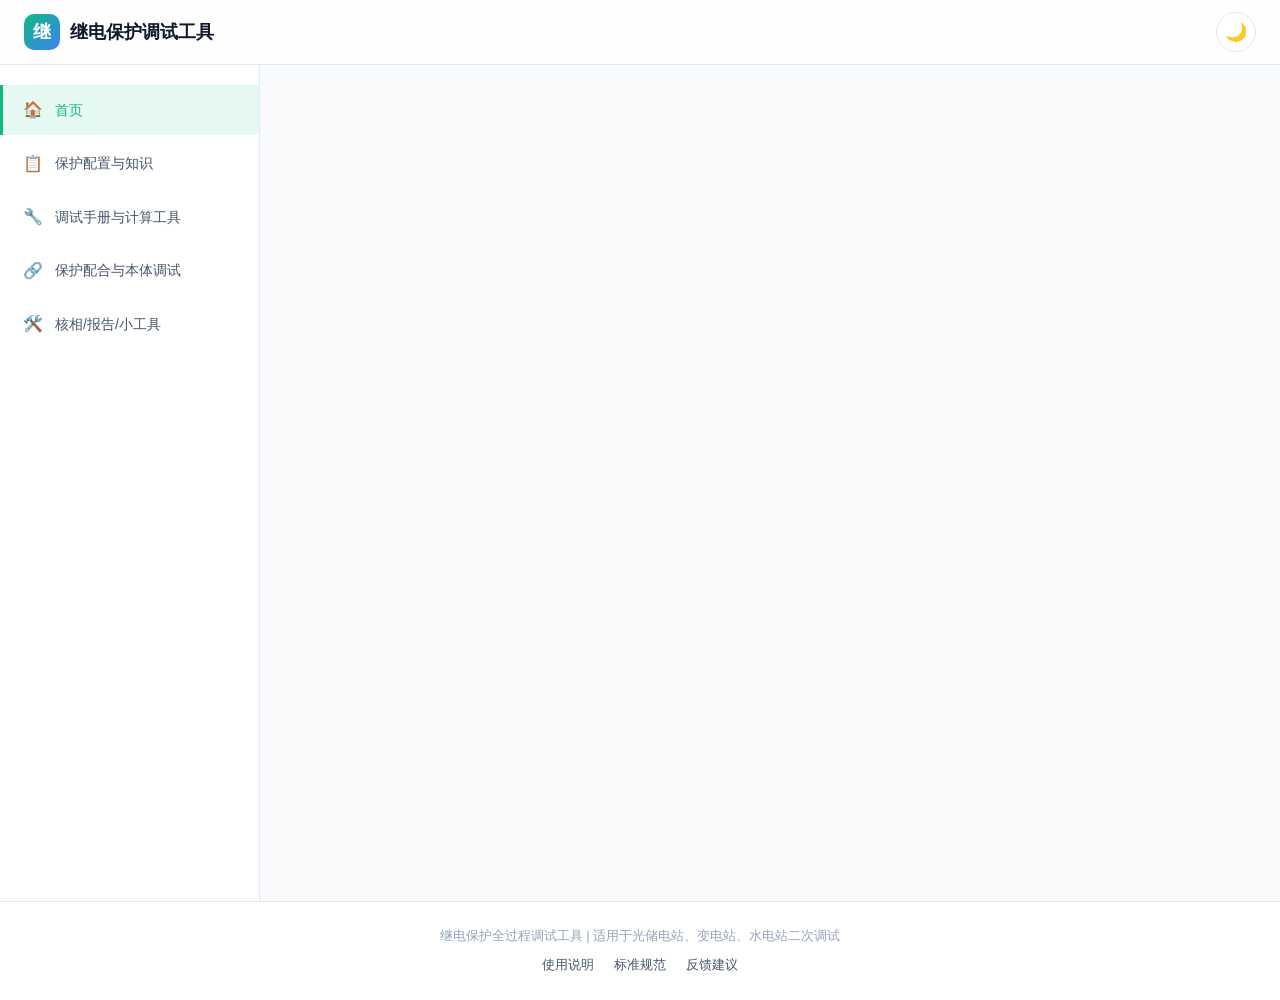
==== index.html @ be2cce47 "Update index.html" ====
<!DOCTYPE html>
<html lang="zh-CN">
<head>
  <meta charset="UTF-8">
  <meta name="viewport" content="width=device-width, initial-scale=1.0">
  <title>Relay Protection Debugging Note</title>
  <!-- 动态设置 base href，兼容 GitHub Pages 子路径部署（如 /relay-protection-debug-tool/） -->
  <script>
    (function(){
      // 从当前页面URL推断项目根，使 css/、js/、pages/ 的相对路径始终正确解析
      var path = window.location.pathname;
      // 定位到最后一个 / 的位置，作为项目根
      var basePath = path.substring(0, path.lastIndexOf('/') + 1);
      // 为避免 base 改变 hash/锚点解析，显式写出 base.href 仅影响相对路径资源解析
      var base = document.createElement('base');
      base.href = window.location.origin + basePath;
      document.head.appendChild(base);
    })();
  </script>
  <link rel="stylesheet" href="css/base.css">
  <link rel="stylesheet" href="css/layout.css">
  <link rel="stylesheet" href="css/components.css">
</head>
<body>
  <!-- 顶部导航栏 -->
  <header class="header">
    <div class="container header-content">
      <a href="javascript:void(0)" class="logo" data-page="home">
        <div class="logo-icon">继</div>
        <span>继电保护调试工具</span>
      </a>
      <div class="header-actions">
        <button class="mobile-menu-btn" id="mobileMenuBtn">☰</button>
        <button class="theme-toggle" id="themeToggle">🌙</button>
      </div>
    </div>
  </header>

  <!-- 主布局 -->
  <div class="main-layout">
    <!-- 侧边栏导航 -->
    <aside class="sidebar">
      <ul class="sidebar-nav">
        <li class="nav-item">
          <a href="javascript:void(0)" class="nav-link active" data-page="home">
            <span class="nav-icon">🏠</span>
            <span>首页</span>
          </a>
        </li>
        <li class="nav-item">
          <a href="javascript:void(0)" class="nav-link" data-page="config">
            <span class="nav-icon">📋</span>
            <span>保护配置与知识</span>
          </a>
        </li>
        <li class="nav-item">
          <a href="javascript:void(0)" class="nav-link" data-page="debug">
            <span class="nav-icon">🔧</span>
            <span>调试手册与计算工具</span>
          </a>
        </li>
        <li class="nav-item">
          <a href="javascript:void(0)" class="nav-link" data-page="cooperation">
            <span class="nav-icon">🔗</span>
            <span>保护配合与本体调试</span>
          </a>
        </li>
        <li class="nav-item">
          <a href="javascript:void(0)" class="nav-link" data-page="tools">
            <span class="nav-icon">🛠️</span>
            <span>核相/报告/小工具</span>
          </a>
        </li>
      </ul>
    </aside>
    <div class="sidebar-overlay"></div>

    <!-- 主内容区 - 各页面容器 -->
    <main class="main-content">
      <!-- 首页 -->
      <section id="home" class="page-section active"></section>
      
      <!-- 保护配置 -->
      <section id="config" class="page-section"></section>
      
      <!-- 调试手册 -->
      <section id="debug" class="page-section"></section>
      
      <!-- 保护配合 -->
      <section id="cooperation" class="page-section"></section>
      
      <!-- 工具集 -->
      <section id="tools" class="page-section"></section>
    </main>
  </div>

  <!-- 底部 -->
  <footer class="footer">
    <div class="container">
      <p>继电保护全过程调试工具 | 适用于光储电站、变电站、水电站二次调试</p>
      <div class="footer-links">
        <a href="#">使用说明</a>
        <a href="#">标准规范</a>
        <a href="#">反馈建议</a>
      </div>
    </div>
  </footer>

  <!-- 主脚本 -->
  <script type="module" src="js/main.js"></script>
</body>
</html>
---- css/base.css ----
/* ========== 全局重置与基础样式 ========== */
* {
  margin: 0;
  padding: 0;
  box-sizing: border-box;
}

:root {
  /* 浅色主题变量 */
  --bg-primary: #f8fafc;
  --bg-secondary: #ffffff;
  --bg-tertiary: #f1f5f9;
  --text-primary: #0f172a;
  --text-secondary: #475569;
  --text-muted: #94a3b8;
  --border-color: #e2e8f0;
  --accent-primary: #10b981;
  --accent-secondary: #3b82f6;
  --accent-warning: #f59e0b;
  --accent-danger: #ef4444;
  --accent-purple: #8b5cf6;
  --shadow-sm: 0 1px 2px 0 rgba(0, 0, 0, 0.05);
  --shadow-md: 0 4px 6px -1px rgba(0, 0, 0, 0.1), 0 2px 4px -1px rgba(0, 0, 0, 0.06);
  --shadow-lg: 0 10px 15px -3px rgba(0, 0, 0, 0.1), 0 4px 6px -2px rgba(0, 0, 0, 0.05);
  --radius-sm: 6px;
  --radius-md: 10px;
  --radius-lg: 16px;
  --transition-base: all 0.3s cubic-bezier(0.4, 0, 0.2, 1);
}

/* 深色主题变量 */
.dark {
  --bg-primary: #0f172a;
  --bg-secondary: #1e293b;
  --bg-tertiary: #334155;
  --text-primary: #f1f5f9;
  --text-secondary: #cbd5e1;
  --text-muted: #64748b;
  --border-color: #334155;
  --shadow-sm: 0 1px 2px 0 rgba(0, 0, 0, 0.3);
  --shadow-md: 0 4px 6px -1px rgba(0, 0, 0, 0.4), 0 2px 4px -1px rgba(0, 0, 0, 0.3);
  --shadow-lg: 0 10px 15px -3px rgba(0, 0, 0, 0.4), 0 4px 6px -2px rgba(0, 0, 0, 0.3);
}

html {
  scroll-behavior: smooth;
}

body {
  font-family: -apple-system, BlinkMacSystemFont, "Segoe UI", Roboto, "Helvetica Neue", Arial, "Noto Sans SC", sans-serif;
  background-color: var(--bg-primary);
  color: var(--text-primary);
  line-height: 1.6;
  transition: var(--transition-base);
  min-height: 100vh;
}

/* 滚动条美化 */
::-webkit-scrollbar {
  width: 8px;
  height: 8px;
}
::-webkit-scrollbar-track {
  background: var(--bg-tertiary);
}
::-webkit-scrollbar-thumb {
  background: var(--text-muted);
  border-radius: 4px;
}
::-webkit-scrollbar-thumb:hover {
  background: var(--accent-primary);
}

/* 通用工具类 */
.container {
  max-width: 1400px;
  margin: 0 auto;
  padding: 0 24px;
}

.card {
  background: var(--bg-secondary);
  border-radius: var(--radius-lg);
  border: 1px solid var(--border-color);
  box-shadow: var(--shadow-sm);
  transition: var(--transition-base);
}

.card:hover {
  box-shadow: var(--shadow-md);
  transform: translateY(-2px);
}

.btn {
  display: inline-flex;
  align-items: center;
  justify-content: center;
  gap: 8px;
  padding: 10px 20px;
  border-radius: var(--radius-md);
  border: none;
  font-size: 14px;
  font-weight: 500;
  cursor: pointer;
  transition: var(--transition-base);
  text-decoration: none;
}

.btn-primary {
  background: linear-gradient(135deg, var(--accent-primary), #059669);
  color: white;
}

.btn-primary:hover {
  transform: translateY(-1px);
  box-shadow: var(--shadow-md);
}

.btn-secondary {
  background: var(--bg-tertiary);
  color: var(--text-primary);
  border: 1px solid var(--border-color);
}

.btn-secondary:hover {
  background: var(--border-color);
}

.btn-warning {
  background: linear-gradient(135deg, var(--accent-warning), #d97706);
  color: white;
}

.form-group {
  margin-bottom: 16px;
}

.form-label {
  display: block;
  margin-bottom: 6px;
  font-size: 14px;
  font-weight: 500;
  color: var(--text-secondary);
}

.form-input, .form-select, .form-textarea {
  width: 100%;
  padding: 10px 14px;
  border: 1px solid var(--border-color);
  border-radius: var(--radius-md);
  background: var(--bg-primary);
  color: var(--text-primary);
  font-size: 14px;
  transition: var(--transition-base);
}

.form-input:focus, .form-select:focus, .form-textarea:focus {
  outline: none;
  border-color: var(--accent-primary);
  box-shadow: 0 0 0 3px rgba(16, 185, 129, 0.1);
}

.grid-2 {
  display: grid;
  grid-template-columns: repeat(2, 1fr);
  gap: 20px;
}

.grid-3 {
  display: grid;
  grid-template-columns: repeat(3, 1fr);
  gap: 20px;
}

.grid-4 {
  display: grid;
  grid-template-columns: repeat(4, 1fr);
  gap: 16px;
}

@media (max-width: 1024px) {
  .grid-3, .grid-4 {
    grid-template-columns: repeat(2, 1fr);
  }
}

@media (max-width: 768px) {
  .grid-2, .grid-3, .grid-4 {
    grid-template-columns: 1fr;
  }
  .container {
    padding: 0 16px;
  }
}

/* 标签样式 */
.tag {
  display: inline-block;
  padding: 4px 10px;
  border-radius: 20px;
  font-size: 12px;
  font-weight: 500;
  margin-right: 6px;
  margin-bottom: 6px;
}

.tag-primary { background: rgba(16, 185, 129, 0.1); color: var(--accent-primary); }
.tag-blue { background: rgba(59, 130, 246, 0.1); color: var(--accent-secondary); }
.tag-warning { background: rgba(245, 158, 11, 0.1); color: var(--accent-warning); }
.tag-danger { background: rgba(239, 68, 68, 0.1); color: var(--accent-danger); }
.tag-purple { background: rgba(139, 92, 246, 0.1); color: var(--accent-purple); }

/* 章节标题 */
.section-title {
  font-size: 24px;
  font-weight: 700;
  margin-bottom: 8px;
  color: var(--text-primary);
}

.section-desc {
  color: var(--text-secondary);
  margin-bottom: 24px;
  font-size: 15px;
}

/* 动画 */
@keyframes fadeInUp {
  from {
    opacity: 0;
    transform: translateY(20px);
  }
  to {
    opacity: 1;
    transform: translateY(0);
  }
}

.fade-in {
  animation: fadeInUp 0.5s ease forwards;
}
---- css/layout.css ----
/* ========== 布局样式 ========== */

/* 顶部导航栏 */
.header {
  position: sticky;
  top: 0;
  z-index: 100;
  background: rgba(255, 255, 255, 0.8);
  backdrop-filter: blur(12px);
  border-bottom: 1px solid var(--border-color);
  transition: var(--transition-base);
}

.dark .header {
  background: rgba(15, 23, 42, 0.8);
}

.header-content {
  display: flex;
  align-items: center;
  justify-content: space-between;
  height: 64px;
}

.logo {
  display: flex;
  align-items: center;
  gap: 10px;
  font-size: 18px;
  font-weight: 700;
  color: var(--text-primary);
  text-decoration: none;
}

.logo-icon {
  width: 36px;
  height: 36px;
  background: linear-gradient(135deg, var(--accent-primary), var(--accent-secondary));
  border-radius: var(--radius-md);
  display: flex;
  align-items: center;
  justify-content: center;
  color: white;
  font-weight: bold;
}

.header-actions {
  display: flex;
  align-items: center;
  gap: 12px;
}

/* 主题切换按钮 */
.theme-toggle {
  width: 40px;
  height: 40px;
  border-radius: 50%;
  border: 1px solid var(--border-color);
  background: var(--bg-secondary);
  cursor: pointer;
  display: flex;
  align-items: center;
  justify-content: center;
  font-size: 18px;
  transition: var(--transition-base);
  color: var(--text-primary);
}

.theme-toggle:hover {
  background: var(--bg-tertiary);
  transform: rotate(15deg);
}

/* 主布局 */
.main-layout {
  display: flex;
  min-height: calc(100vh - 64px - 80px);
}

/* 侧边栏导航 */
.sidebar {
  width: 260px;
  flex-shrink: 0;
  background: var(--bg-secondary);
  border-right: 1px solid var(--border-color);
  padding: 20px 0;
  position: sticky;
  top: 64px;
  height: calc(100vh - 64px);
  overflow-y: auto;
}

.sidebar-nav {
  list-style: none;
}

.nav-item {
  margin-bottom: 4px;
}

.nav-link {
  display: flex;
  align-items: center;
  gap: 12px;
  padding: 12px 20px;
  color: var(--text-secondary);
  text-decoration: none;
  font-size: 14px;
  font-weight: 500;
  border-left: 3px solid transparent;
  transition: var(--transition-base);
}

.nav-link:hover {
  background: var(--bg-tertiary);
  color: var(--text-primary);
}

.nav-link.active {
  background: rgba(16, 185, 129, 0.1);
  color: var(--accent-primary);
  border-left-color: var(--accent-primary);
}

.nav-icon {
  width: 20px;
  text-align: center;
  font-size: 16px;
}

.nav-submenu {
  list-style: none;
  padding-left: 44px;
  max-height: 0;
  overflow: hidden;
  transition: max-height 0.3s ease;
}

.nav-item.open .nav-submenu {
  max-height: 500px;
}

.nav-submenu .nav-link {
  padding: 8px 12px;
  font-size: 13px;
  border-left: none;
}

/* 主内容区 */
.main-content {
  flex: 1;
  padding: 32px;
  overflow-x: hidden;
}

.page-section {
  display: none;
  animation: fadeInUp 0.4s ease;
}

.page-section.active {
  display: block;
}

/* 底部 */
.footer {
  background: var(--bg-secondary);
  border-top: 1px solid var(--border-color);
  padding: 24px 0;
  text-align: center;
  color: var(--text-muted);
  font-size: 13px;
}

.footer-links {
  margin-top: 8px;
  display: flex;
  justify-content: center;
  gap: 20px;
}

.footer-links a {
  color: var(--text-secondary);
  text-decoration: none;
  transition: var(--transition-base);
}

.footer-links a:hover {
  color: var(--accent-primary);
}

/* 移动端菜单按钮 */
.mobile-menu-btn {
  display: none;
  width: 40px;
  height: 40px;
  border-radius: var(--radius-md);
  border: 1px solid var(--border-color);
  background: var(--bg-secondary);
  cursor: pointer;
  align-items: center;
  justify-content: center;
  font-size: 20px;
  color: var(--text-primary);
}

/* 响应式 */
@media (max-width: 900px) {
  .sidebar {
    position: fixed;
    left: -280px;
    top: 64px;
    height: calc(100vh - 64px);
    z-index: 99;
    transition: left 0.3s ease;
    box-shadow: var(--shadow-lg);
  }
  .sidebar.open {
    left: 0;
  }
  .mobile-menu-btn {
    display: flex;
  }
  .main-content {
    padding: 20px 16px;
  }
  .sidebar-overlay {
    position: fixed;
    inset: 0;
    top: 64px;
    background: rgba(0, 0, 0, 0.5);
    z-index: 98;
    display: none;
  }
  .sidebar-overlay.show {
    display: block;
  }
}

/* 卡片通用内边距 */
.card-header {
  padding: 20px;
  border-bottom: 1px solid var(--border-color);
}

.card-body {
  padding: 20px;
}

.card-title {
  font-size: 18px;
  font-weight: 600;
  margin-bottom: 4px;
  color: var(--text-primary);
}

.card-subtitle {
  font-size: 13px;
  color: var(--text-muted);
}
---- css/components.css ----
/* ========== 组件样式 ========== */

/* 标签页 */
.tabs {
  display: flex;
  border-bottom: 1px solid var(--border-color);
  margin-bottom: 20px;
  overflow-x: auto;
}

.tab-btn {
  padding: 12px 20px;
  background: none;
  border: none;
  font-size: 14px;
  font-weight: 500;
  color: var(--text-secondary);
  cursor: pointer;
  border-bottom: 2px solid transparent;
  transition: var(--transition-base);
  white-space: nowrap;
}

.tab-btn:hover {
  color: var(--text-primary);
}

.tab-btn.active {
  color: var(--accent-primary);
  border-bottom-color: var(--accent-primary);
}

.tab-pane {
  display: none;
}

.tab-pane.active {
  display: block;
}

/* 步骤流程 */
.steps {
  display: flex;
  margin-bottom: 30px;
  overflow-x: auto;
  padding-bottom: 10px;
}

.step {
  flex: 1;
  text-align: center;
  position: relative;
  min-width: 120px;
}

.step:not(:last-child)::after {
  content: '';
  position: absolute;
  top: 15px;
  left: 50%;
  width: 100%;
  height: 2px;
  background: var(--border-color);
  z-index: 0;
}

.step.completed:not(:last-child)::after {
  background: var(--accent-primary);
}

.step-number {
  width: 32px;
  height: 32px;
  border-radius: 50%;
  background: var(--bg-tertiary);
  color: var(--text-muted);
  display: inline-flex;
  align-items: center;
  justify-content: center;
  font-weight: 600;
  position: relative;
  z-index: 1;
  margin-bottom: 8px;
  transition: var(--transition-base);
}

.step.active .step-number,
.step.completed .step-number {
  background: var(--accent-primary);
  color: white;
}

.step-title {
  font-size: 13px;
  font-weight: 500;
  color: var(--text-secondary);
}

.step.active .step-title {
  color: var(--accent-primary);
  font-weight: 600;
}

/* 表格 */
.data-table {
  width: 100%;
  border-collapse: collapse;
  font-size: 14px;
}

.data-table th,
.data-table td {
  padding: 12px 16px;
  text-align: left;
  border-bottom: 1px solid var(--border-color);
}

.data-table th {
  background: var(--bg-tertiary);
  font-weight: 600;
  color: var(--text-primary);
}

.data-table tr:hover {
  background: var(--bg-tertiary);
}

.data-table input,
.data-table select {
  width: 100%;
  padding: 6px 10px;
  border: 1px solid var(--border-color);
  border-radius: var(--radius-sm);
  background: var(--bg-primary);
  color: var(--text-primary);
  font-size: 13px;
}

/* 结果框 */
.result-box {
  background: var(--bg-tertiary);
  border-radius: var(--radius-md);
  padding: 16px;
  margin-top: 20px;
  border-left: 4px solid var(--accent-primary);
}

.result-box.warning {
  border-left-color: var(--accent-warning);
}

.result-box.danger {
  border-left-color: var(--accent-danger);
}

.result-title {
  font-weight: 600;
  margin-bottom: 8px;
  color: var(--text-primary);
}

.result-content {
  font-size: 14px;
  color: var(--text-secondary);
  line-height: 1.8;
}

.result-content .value {
  font-weight: 600;
  color: var(--accent-primary);
  font-size: 16px;
}

/* 知识卡片 */
.knowledge-card {
  padding: 20px;
  margin-bottom: 16px;
}

.knowledge-card h4 {
  font-size: 16px;
  font-weight: 600;
  margin-bottom: 12px;
  color: var(--text-primary);
  display: flex;
  align-items: center;
  gap: 8px;
}

.knowledge-card ul {
  padding-left: 20px;
  color: var(--text-secondary);
  font-size: 14px;
  line-height: 1.8;
}

.knowledge-card li {
  margin-bottom: 6px;
}

.knowledge-card .standard-ref {
  margin-top: 12px;
  padding-top: 12px;
  border-top: 1px dashed var(--border-color);
  font-size: 12px;
  color: var(--text-muted);
}

/* 跳闸矩阵表格 */
.trip-matrix {
  overflow-x: auto;
}

.trip-matrix table {
  min-width: 800px;
}

.trip-matrix td {
  text-align: center;
  width: 60px;
}

.trip-checkbox {
  width: 18px;
  height: 18px;
  cursor: pointer;
  accent-color: var(--accent-danger);
}

/* SVG向量图容器 */
.vector-diagram {
  background: var(--bg-secondary);
  border: 1px solid var(--border-color);
  border-radius: var(--radius-lg);
  padding: 20px;
  text-align: center;
}

.vector-diagram svg {
  max-width: 100%;
  height: auto;
}

/* 标准引用块 */
.standard-block {
  background: rgba(59, 130, 246, 0.05);
  border: 1px solid rgba(59, 130, 246, 0.2);
  border-radius: var(--radius-md);
  padding: 12px 16px;
  margin: 12px 0;
  font-size: 13px;
  color: var(--text-secondary);
}

.standard-block::before {
  content: "📋 标准依据：";
  font-weight: 600;
  color: var(--accent-secondary);
}

/* 警告提示 */
.alert {
  padding: 12px 16px;
  border-radius: var(--radius-md);
  margin-bottom: 16px;
  font-size: 14px;
  display: flex;
  gap: 10px;
  align-items: flex-start;
}

.alert-warning {
  background: rgba(245, 158, 11, 0.1);
  border: 1px solid rgba(245, 158, 11, 0.2);
  color: #d97706;
}

.alert-danger {
  background: rgba(239, 68, 68, 0.1);
  border: 1px solid rgba(239, 68, 68, 0.2);
  color: #dc2626;
}

.alert-info {
  background: rgba(59, 130, 246, 0.1);
  border: 1px solid rgba(59, 130, 246, 0.2);
  color: #2563eb;
}

/* 功能卡片网格 */
.feature-grid {
  display: grid;
  grid-template-columns: repeat(auto-fill, minmax(280px, 1fr));
  gap: 20px;
}

.feature-card {
  padding: 24px;
  cursor: pointer;
}

.feature-card-icon {
  width: 48px;
  height: 48px;
  border-radius: var(--radius-md);
  display: flex;
  align-items: center;
  justify-content: center;
  font-size: 24px;
  margin-bottom: 16px;
}

.feature-card h3 {
  font-size: 16px;
  font-weight: 600;
  margin-bottom: 8px;
  color: var(--text-primary);
}

.feature-card p {
  font-size: 13px;
  color: var(--text-secondary);
  line-height: 1.6;
}

/* 代码/结果输出 */
.code-output {
  background: #1e293b;
  color: #e2e8f0;
  border-radius: var(--radius-md);
  padding: 16px;
  font-family: "Monaco", "Menlo", monospace;
  font-size: 13px;
  line-height: 1.6;
  overflow-x: auto;
  margin-top: 12px;
}

.dark .code-output {
  background: #0f172a;
}

/* 工具输入组 */
.tool-input-group {
  display: flex;
  gap: 10px;
  margin-bottom: 16px;
}

.tool-input-group input {
  flex: 1;
}

/* 进度条 */
.progress-bar {
  height: 8px;
  background: var(--bg-tertiary);
  border-radius: 4px;
  overflow: hidden;
  margin: 8px 0;
}

.progress-fill {
  height: 100%;
  background: linear-gradient(90deg, var(--accent-primary), var(--accent-secondary));
  border-radius: 4px;
  transition: width 0.5s ease;
}

/* 可折叠面板 */
.collapsible {
  border: 1px solid var(--border-color);
  border-radius: var(--radius-md);
  margin-bottom: 12px;
  overflow: hidden;
}

.collapsible-header {
  padding: 14px 16px;
  background: var(--bg-tertiary);
  cursor: pointer;
  display: flex;
  justify-content: space-between;
  align-items: center;
  font-weight: 500;
  font-size: 14px;
}

.collapsible-content {
  max-height: 0;
  overflow: hidden;
  transition: max-height 0.3s ease;
  padding: 0 16px;
}

.collapsible.open .collapsible-content {
  max-height: 2000px;
  padding: 16px;
}

.collapsible-arrow {
  transition: transform 0.3s ease;
}

.collapsible.open .collapsible-arrow {
  transform: rotate(180deg);
}
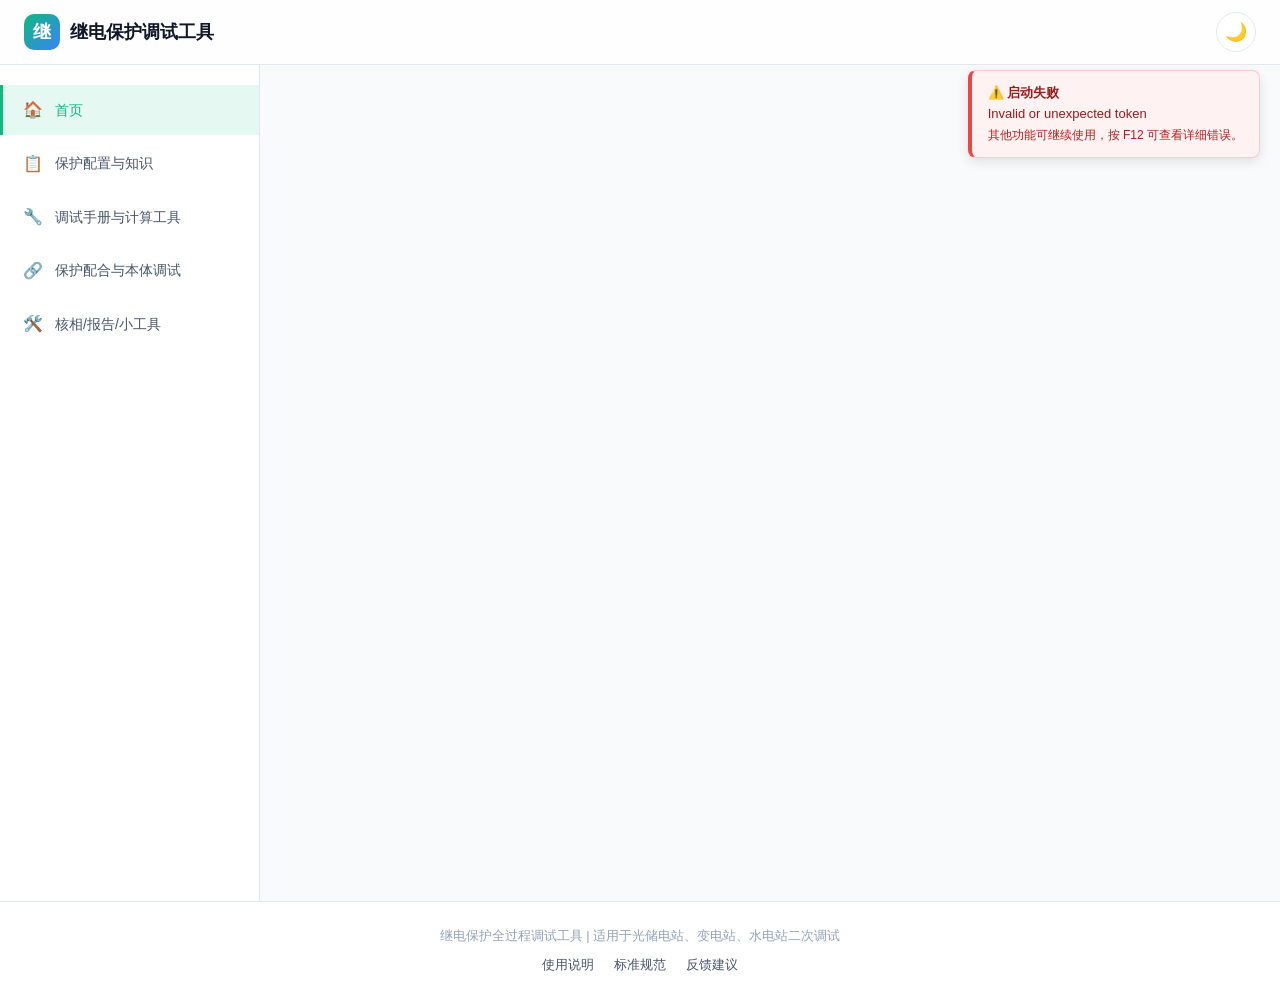
==== commit 772ef0d6: "Update index.html" ====
--- a/index.html
+++ b/index.html
@@ -3,25 +3,19 @@
 <head>
   <meta charset="UTF-8">
   <meta name="viewport" content="width=device-width, initial-scale=1.0">
-  <title>Relay Protection Debugging Note</title>
-  <!-- 动态设置 base href，兼容 GitHub Pages 子路径部署（如 /relay-protection-debug-tool/） -->
-  <script>
-    (function(){
-      // 从当前页面URL推断项目根，使 css/、js/、pages/ 的相对路径始终正确解析
-      var path = window.location.pathname;
-      // 定位到最后一个 / 的位置，作为项目根
-      var basePath = path.substring(0, path.lastIndexOf('/') + 1);
-      // 为避免 base 改变 hash/锚点解析，显式写出 base.href 仅影响相对路径资源解析
-      var base = document.createElement('base');
-      base.href = window.location.origin + basePath;
-      document.head.appendChild(base);
-    })();
-  </script>
+  <title>继电保护全过程调试工具</title>
   <link rel="stylesheet" href="css/base.css">
   <link rel="stylesheet" href="css/layout.css">
   <link rel="stylesheet" href="css/components.css">
 </head>
 <body>
+  <!-- 加载中提示（JS未就绪时显示） -->
+  <div id="initial-loading" style="position:fixed;inset:0;display:flex;align-items:center;justify-content:center;background:var(--bg,#f8fafc);z-index:99999;flex-direction:column;gap:12px;">
+    <div style="width:36px;height:36px;border:3px solid #e2e8f0;border-top-color:#10b981;border-radius:50%;animation:spin 0.8s linear infinite;"></div>
+    <div style="color:#64748b;font-size:14px;">正在加载继电保护调试工具...</div>
+  </div>
+  <style>@keyframes spin{to{transform:rotate(360deg)}}</style>
+
   <!-- 顶部导航栏 -->
   <header class="header">
     <div class="container header-content">
@@ -38,63 +32,46 @@
 
   <!-- 主布局 -->
   <div class="main-layout">
-    <!-- 侧边栏导航 -->
     <aside class="sidebar">
       <ul class="sidebar-nav">
         <li class="nav-item">
           <a href="javascript:void(0)" class="nav-link active" data-page="home">
-            <span class="nav-icon">🏠</span>
-            <span>首页</span>
+            <span class="nav-icon">🏠</span><span>首页</span>
           </a>
         </li>
         <li class="nav-item">
           <a href="javascript:void(0)" class="nav-link" data-page="config">
-            <span class="nav-icon">📋</span>
-            <span>保护配置与知识</span>
+            <span class="nav-icon">📋</span><span>保护配置与知识</span>
           </a>
         </li>
         <li class="nav-item">
           <a href="javascript:void(0)" class="nav-link" data-page="debug">
-            <span class="nav-icon">🔧</span>
-            <span>调试手册与计算工具</span>
+            <span class="nav-icon">🔧</span><span>调试手册与计算工具</span>
           </a>
         </li>
         <li class="nav-item">
           <a href="javascript:void(0)" class="nav-link" data-page="cooperation">
-            <span class="nav-icon">🔗</span>
-            <span>保护配合与本体调试</span>
+            <span class="nav-icon">🔗</span><span>保护配合与本体调试</span>
           </a>
         </li>
         <li class="nav-item">
           <a href="javascript:void(0)" class="nav-link" data-page="tools">
-            <span class="nav-icon">🛠️</span>
-            <span>核相/报告/小工具</span>
+            <span class="nav-icon">🛠️</span><span>核相/报告/小工具</span>
           </a>
         </li>
       </ul>
     </aside>
     <div class="sidebar-overlay"></div>
 
-    <!-- 主内容区 - 各页面容器 -->
     <main class="main-content">
-      <!-- 首页 -->
       <section id="home" class="page-section active"></section>
-      
-      <!-- 保护配置 -->
       <section id="config" class="page-section"></section>
-      
-      <!-- 调试手册 -->
       <section id="debug" class="page-section"></section>
-      
-      <!-- 保护配合 -->
       <section id="cooperation" class="page-section"></section>
-      
-      <!-- 工具集 -->
       <section id="tools" class="page-section"></section>
     </main>
   </div>
 
-  <!-- 底部 -->
   <footer class="footer">
     <div class="container">
       <p>继电保护全过程调试工具 | 适用于光储电站、变电站、水电站二次调试</p>
@@ -106,7 +83,23 @@
     </div>
   </footer>
 
-  <!-- 主脚本 -->
-  <script type="module" src="js/main.js"></script>
+  <!-- 主脚本：defer 保证 DOM 就绪后再执行；不依赖 DOMContentLoaded 也能跑 -->
+  <script type="module" src="js/main.js" defer></script>
+  <!-- 兜底：3 秒后若脚本仍未执行，手动移除 loading 并给出明确提示 -->
+  <script>
+    setTimeout(function(){
+      var loadEl = document.getElementById('initial-loading');
+      if (loadEl && loadEl.parentNode) {
+        loadEl.innerHTML = '<div style="text-align:center;padding:24px;max-width:420px;">'
+          + '<div style="font-size:32px;margin-bottom:8px;">⚠️</div>'
+          + '<div style="font-weight:600;color:#dc2626;margin-bottom:8px;">脚本加载超时</div>'
+          + '<div style="color:#475569;font-size:13px;line-height:1.7;">请按 <b>F12</b> 打开控制台查看 Console 报错。<br>'
+          + '最常见原因：<br>'
+          + '1) 上传到 GitHub 时遗漏了 <code>js/</code> 或 <code>data/</code> 子目录文件；<br>'
+          + '2) 直接双击 <code>index.html</code> 以 file:// 打开，浏览器禁止 fetch 加载 pages/*.html，请用 <code>python3 -m http.server</code> 启动本地服务；<br>'
+          + '3) Pages 正在构建中，请等待 1–2 分钟刷新。</div></div>';
+      }
+    }, 5000);
+  </script>
 </body>
 </html>
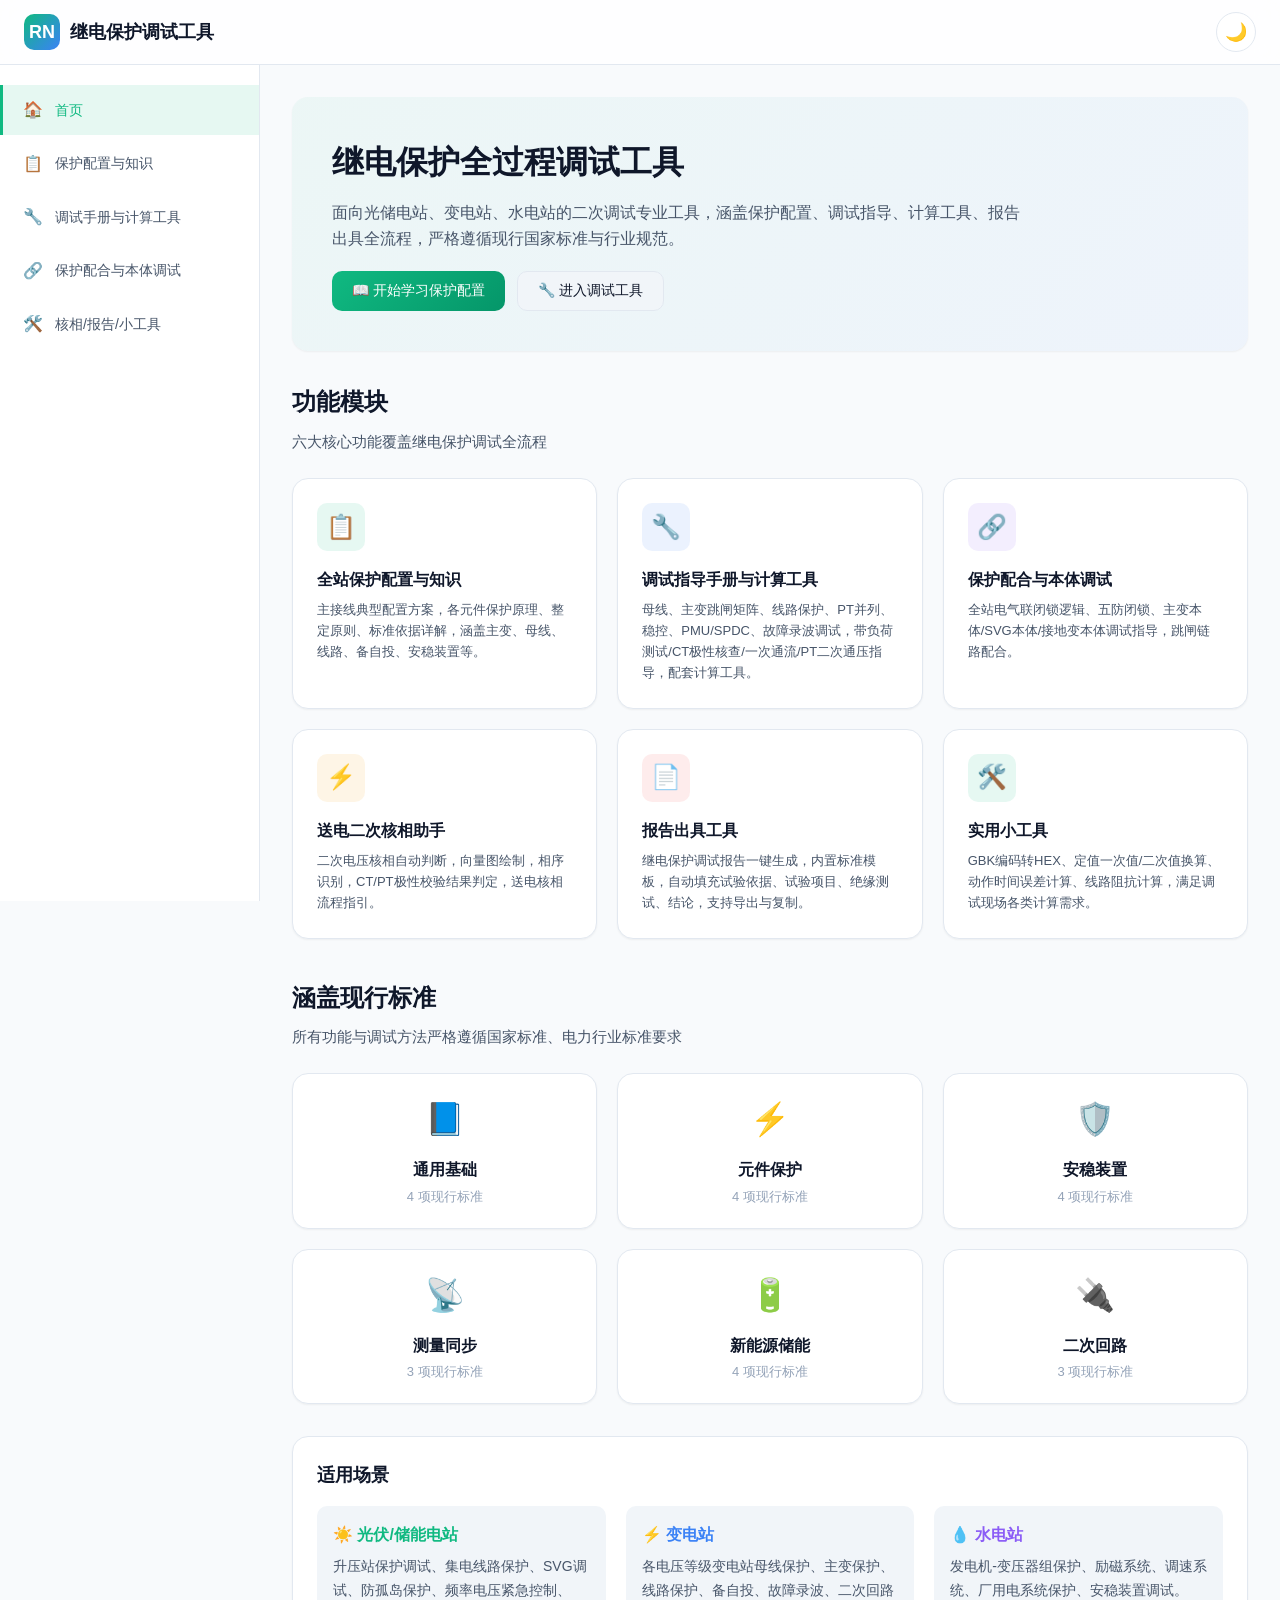
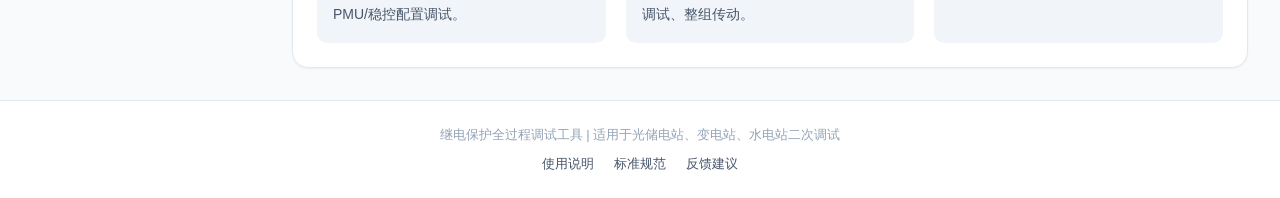
==== commit 243e0d6a: "Update index.html" ====
--- a/index.html
+++ b/index.html
@@ -3,7 +3,7 @@
 <head>
   <meta charset="UTF-8">
   <meta name="viewport" content="width=device-width, initial-scale=1.0">
-  <title>继电保护全过程调试工具</title>
+  <title>Relay Protection debugging Notes</title>
   <link rel="stylesheet" href="css/base.css">
   <link rel="stylesheet" href="css/layout.css">
   <link rel="stylesheet" href="css/components.css">
@@ -20,7 +20,7 @@
   <header class="header">
     <div class="container header-content">
       <a href="javascript:void(0)" class="logo" data-page="home">
-        <div class="logo-icon">继</div>
+        <div class="logo-icon">RN</div>
         <span>继电保护调试工具</span>
       </a>
       <div class="header-actions">
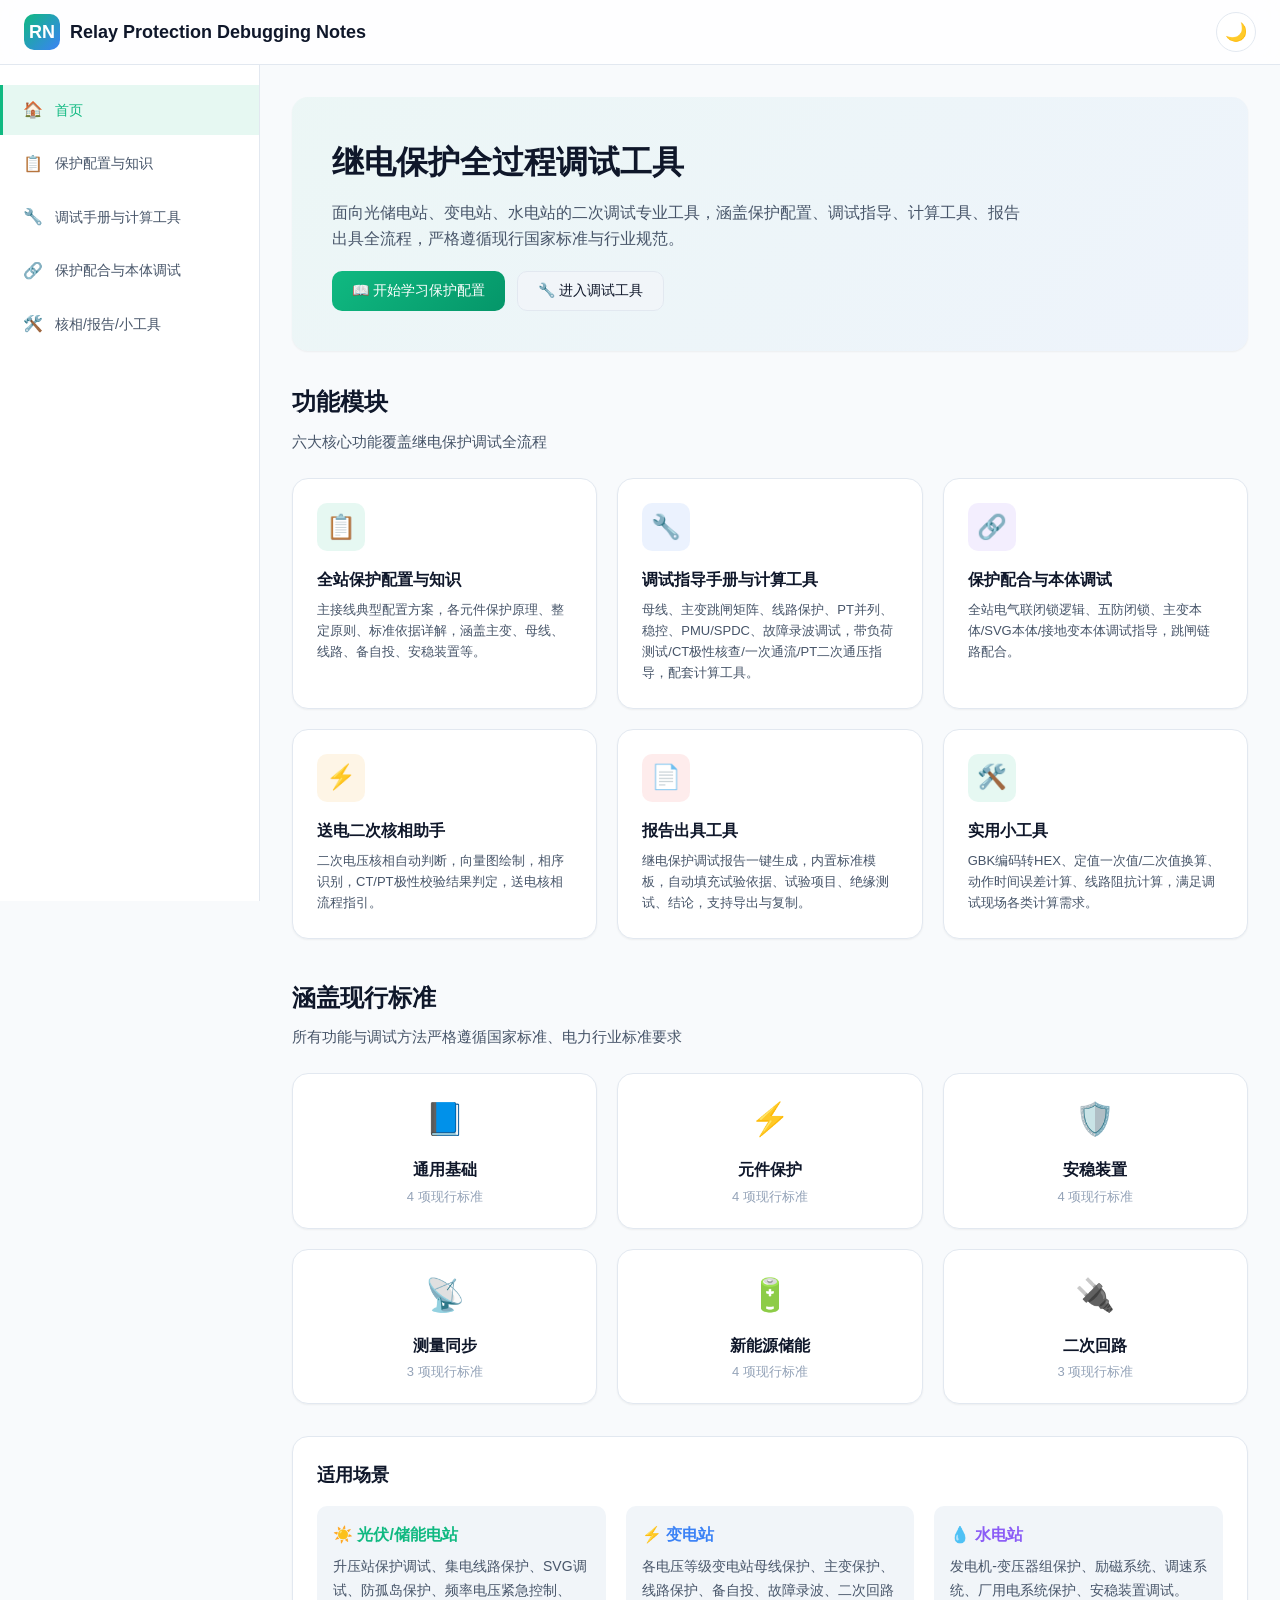
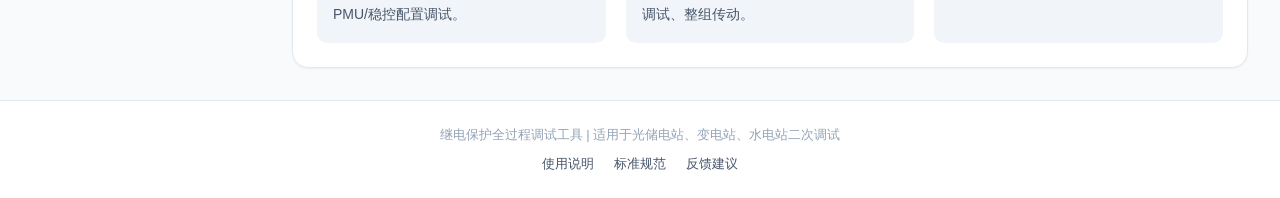
==== commit 33825dcd: "Update index.html" ====
--- a/index.html
+++ b/index.html
@@ -3,7 +3,7 @@
 <head>
   <meta charset="UTF-8">
   <meta name="viewport" content="width=device-width, initial-scale=1.0">
-  <title>Relay Protection debugging Notes</title>
+  <title>Relay Protection Debugging Notes</title>
   <link rel="stylesheet" href="css/base.css">
   <link rel="stylesheet" href="css/layout.css">
   <link rel="stylesheet" href="css/components.css">
@@ -12,7 +12,7 @@
   <!-- 加载中提示（JS未就绪时显示） -->
   <div id="initial-loading" style="position:fixed;inset:0;display:flex;align-items:center;justify-content:center;background:var(--bg,#f8fafc);z-index:99999;flex-direction:column;gap:12px;">
     <div style="width:36px;height:36px;border:3px solid #e2e8f0;border-top-color:#10b981;border-radius:50%;animation:spin 0.8s linear infinite;"></div>
-    <div style="color:#64748b;font-size:14px;">正在加载继电保护调试工具...</div>
+    <div style="color:#64748b;font-size:14px;">正在加载Relay Protection Debugging Notes...</div>
   </div>
   <style>@keyframes spin{to{transform:rotate(360deg)}}</style>
 
@@ -21,7 +21,7 @@
     <div class="container header-content">
       <a href="javascript:void(0)" class="logo" data-page="home">
         <div class="logo-icon">RN</div>
-        <span>继电保护调试工具</span>
+        <span>Relay Protection Debugging Notes</span>
       </a>
       <div class="header-actions">
         <button class="mobile-menu-btn" id="mobileMenuBtn">☰</button>
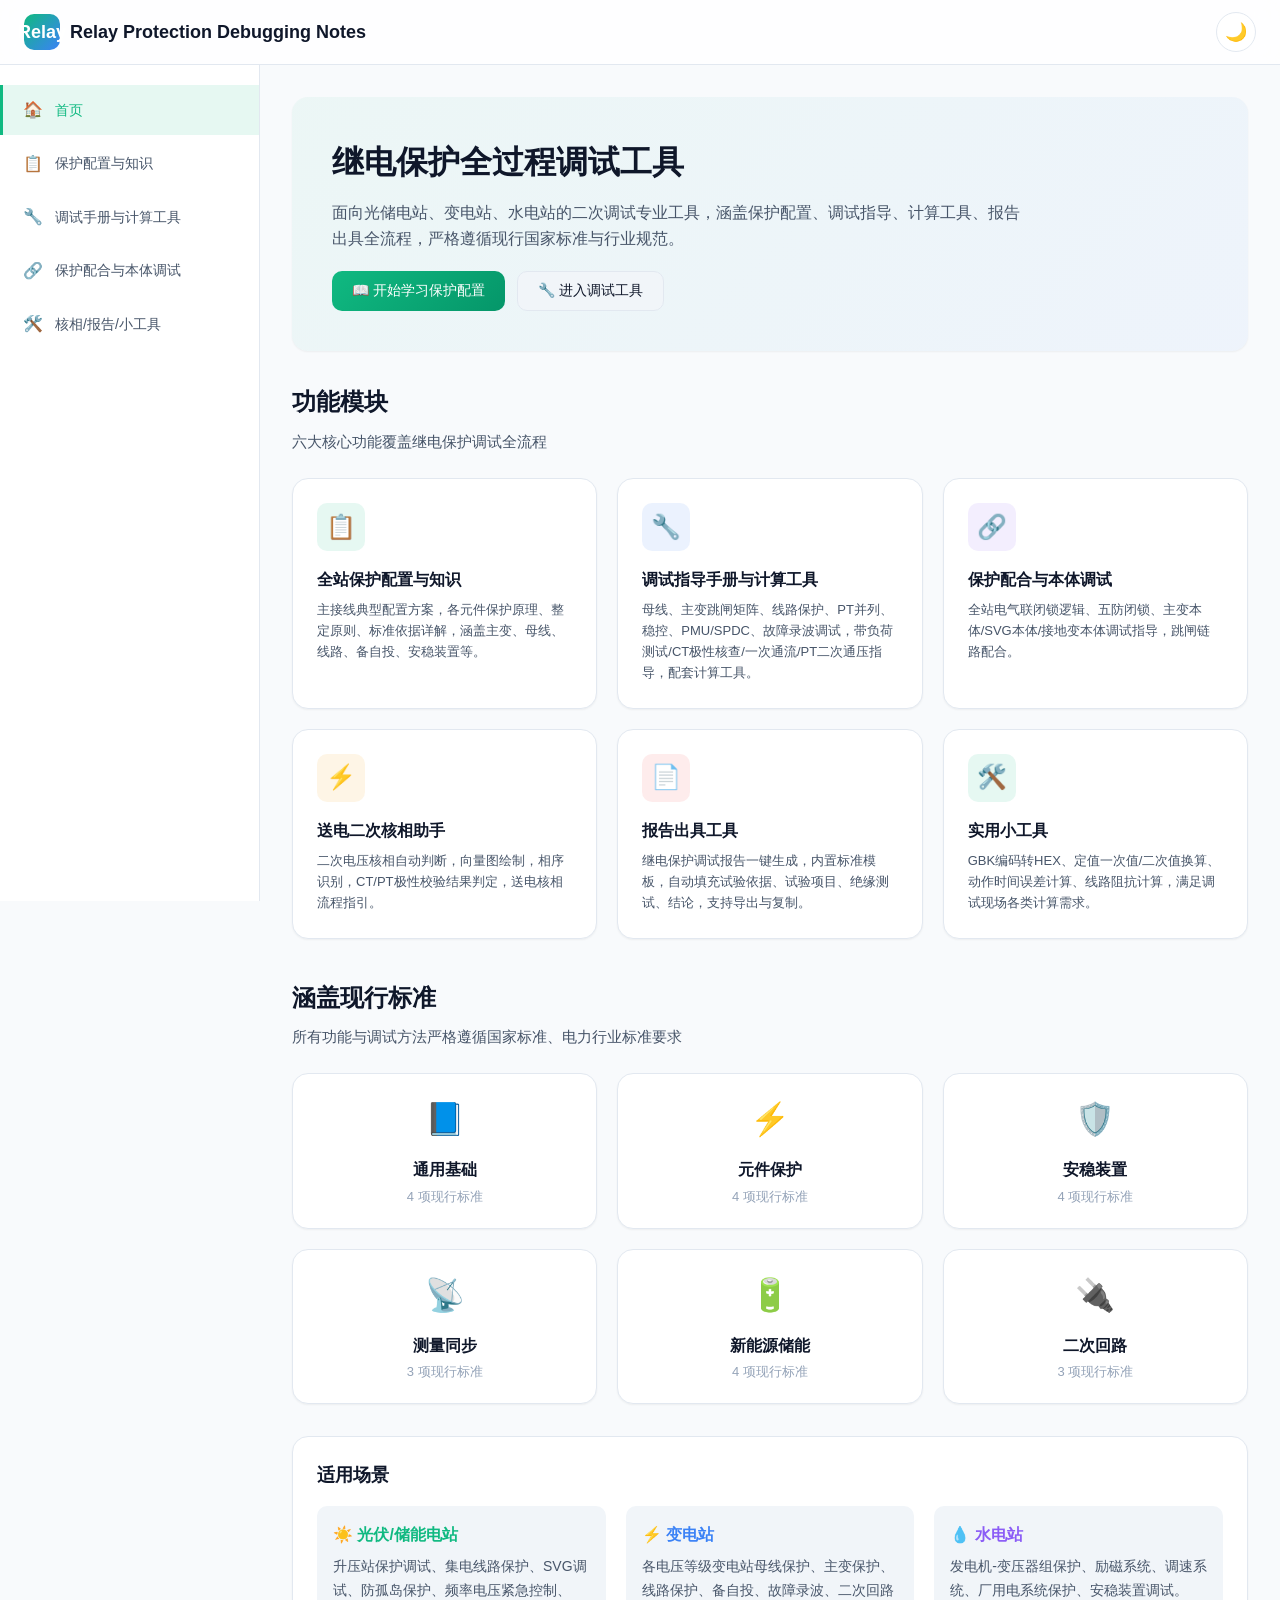
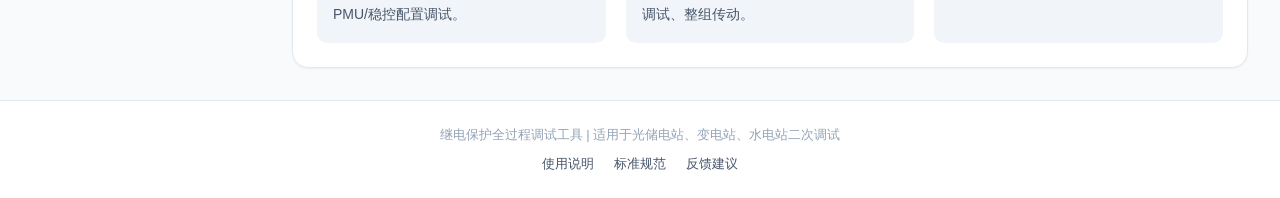
==== commit cb76e057: "Update index.html" ====
--- a/index.html
+++ b/index.html
@@ -20,7 +20,7 @@
   <header class="header">
     <div class="container header-content">
       <a href="javascript:void(0)" class="logo" data-page="home">
-        <div class="logo-icon">RN</div>
+        <div class="logo-icon">Relay</div>
         <span>Relay Protection Debugging Notes</span>
       </a>
       <div class="header-actions">
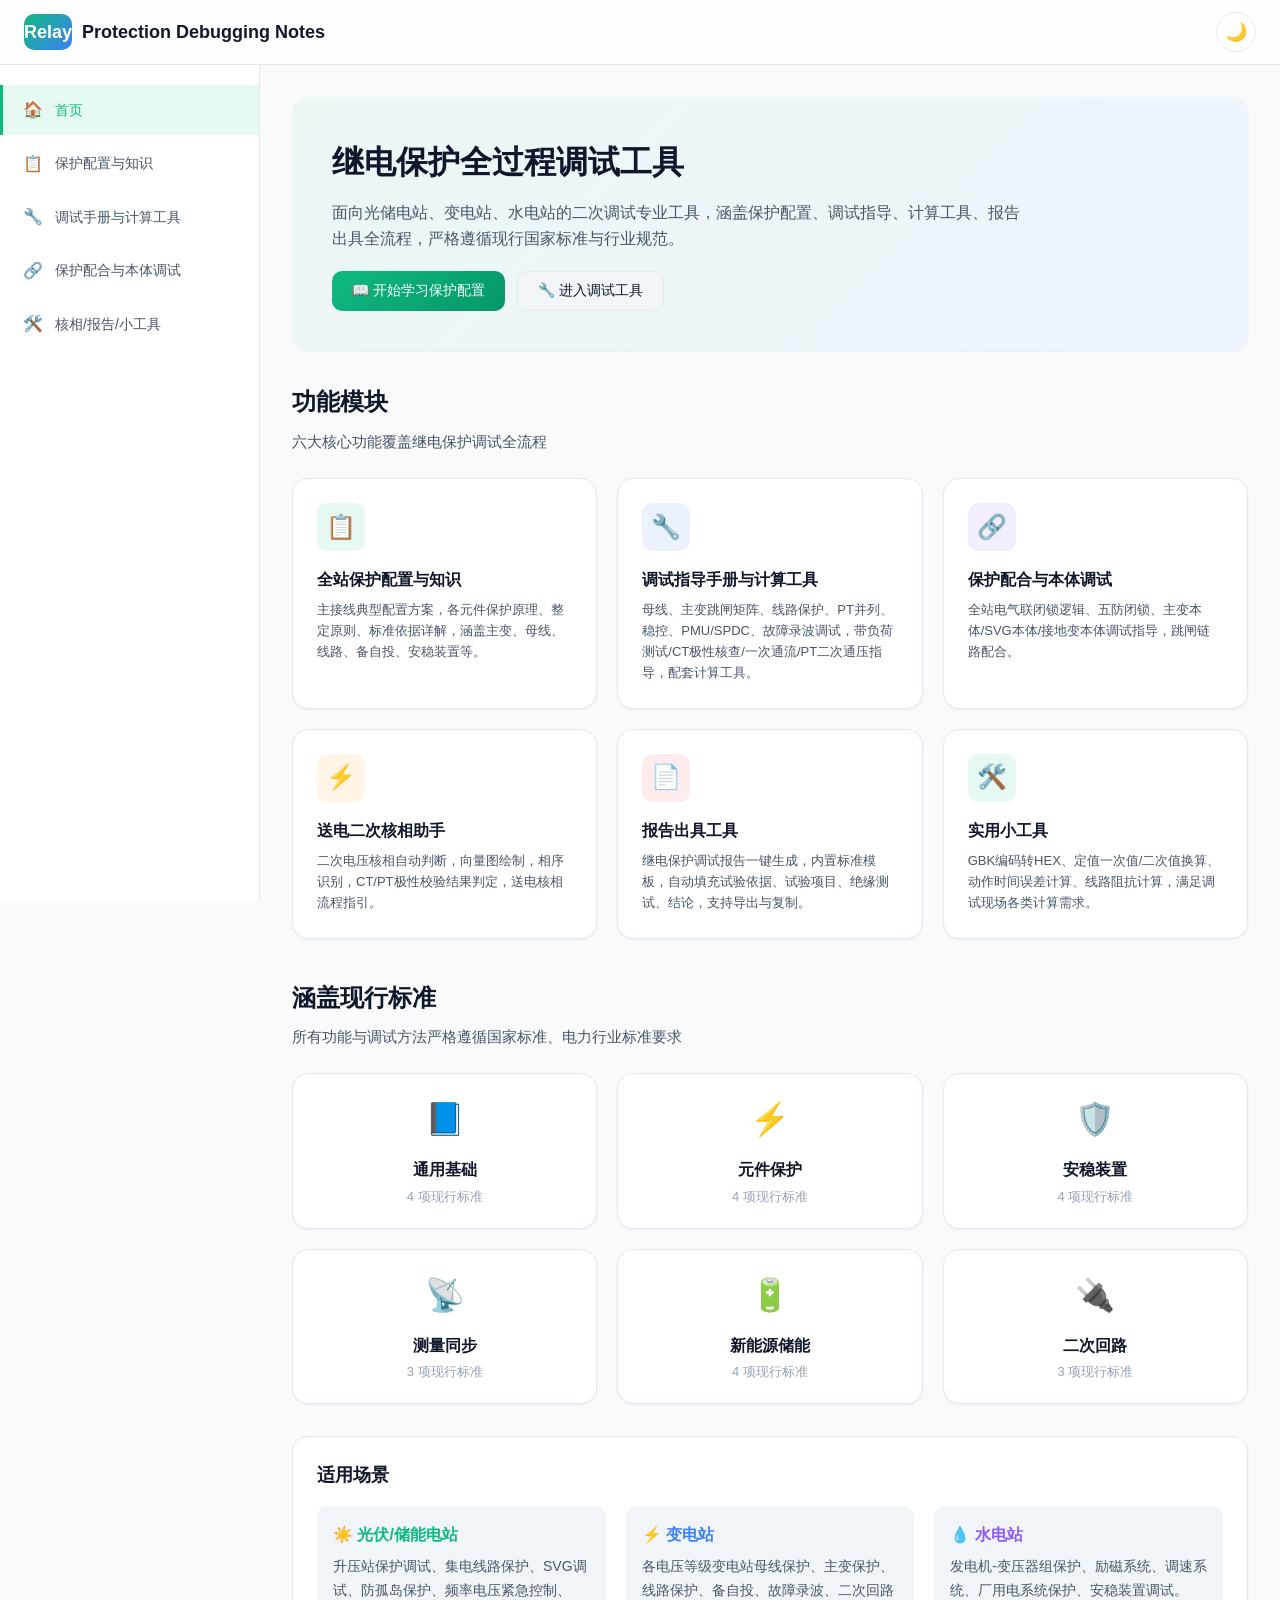
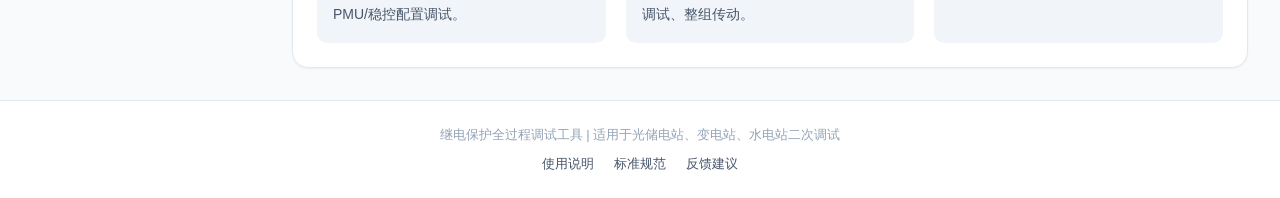
==== commit 261d55fe: "Update index.html" ====
--- a/index.html
+++ b/index.html
@@ -21,7 +21,7 @@
     <div class="container header-content">
       <a href="javascript:void(0)" class="logo" data-page="home">
         <div class="logo-icon">Relay</div>
-        <span>Relay Protection Debugging Notes</span>
+        <span>Protection Debugging Notes</span>
       </a>
       <div class="header-actions">
         <button class="mobile-menu-btn" id="mobileMenuBtn">☰</button>
--- a/css/layout.css
+++ b/css/layout.css
@@ -33,7 +33,7 @@
 }
 
 .logo-icon {
-  width: 36px;
+  width: 48px;
   height: 36px;
   background: linear-gradient(135deg, var(--accent-primary), var(--accent-secondary));
   border-radius: var(--radius-md);
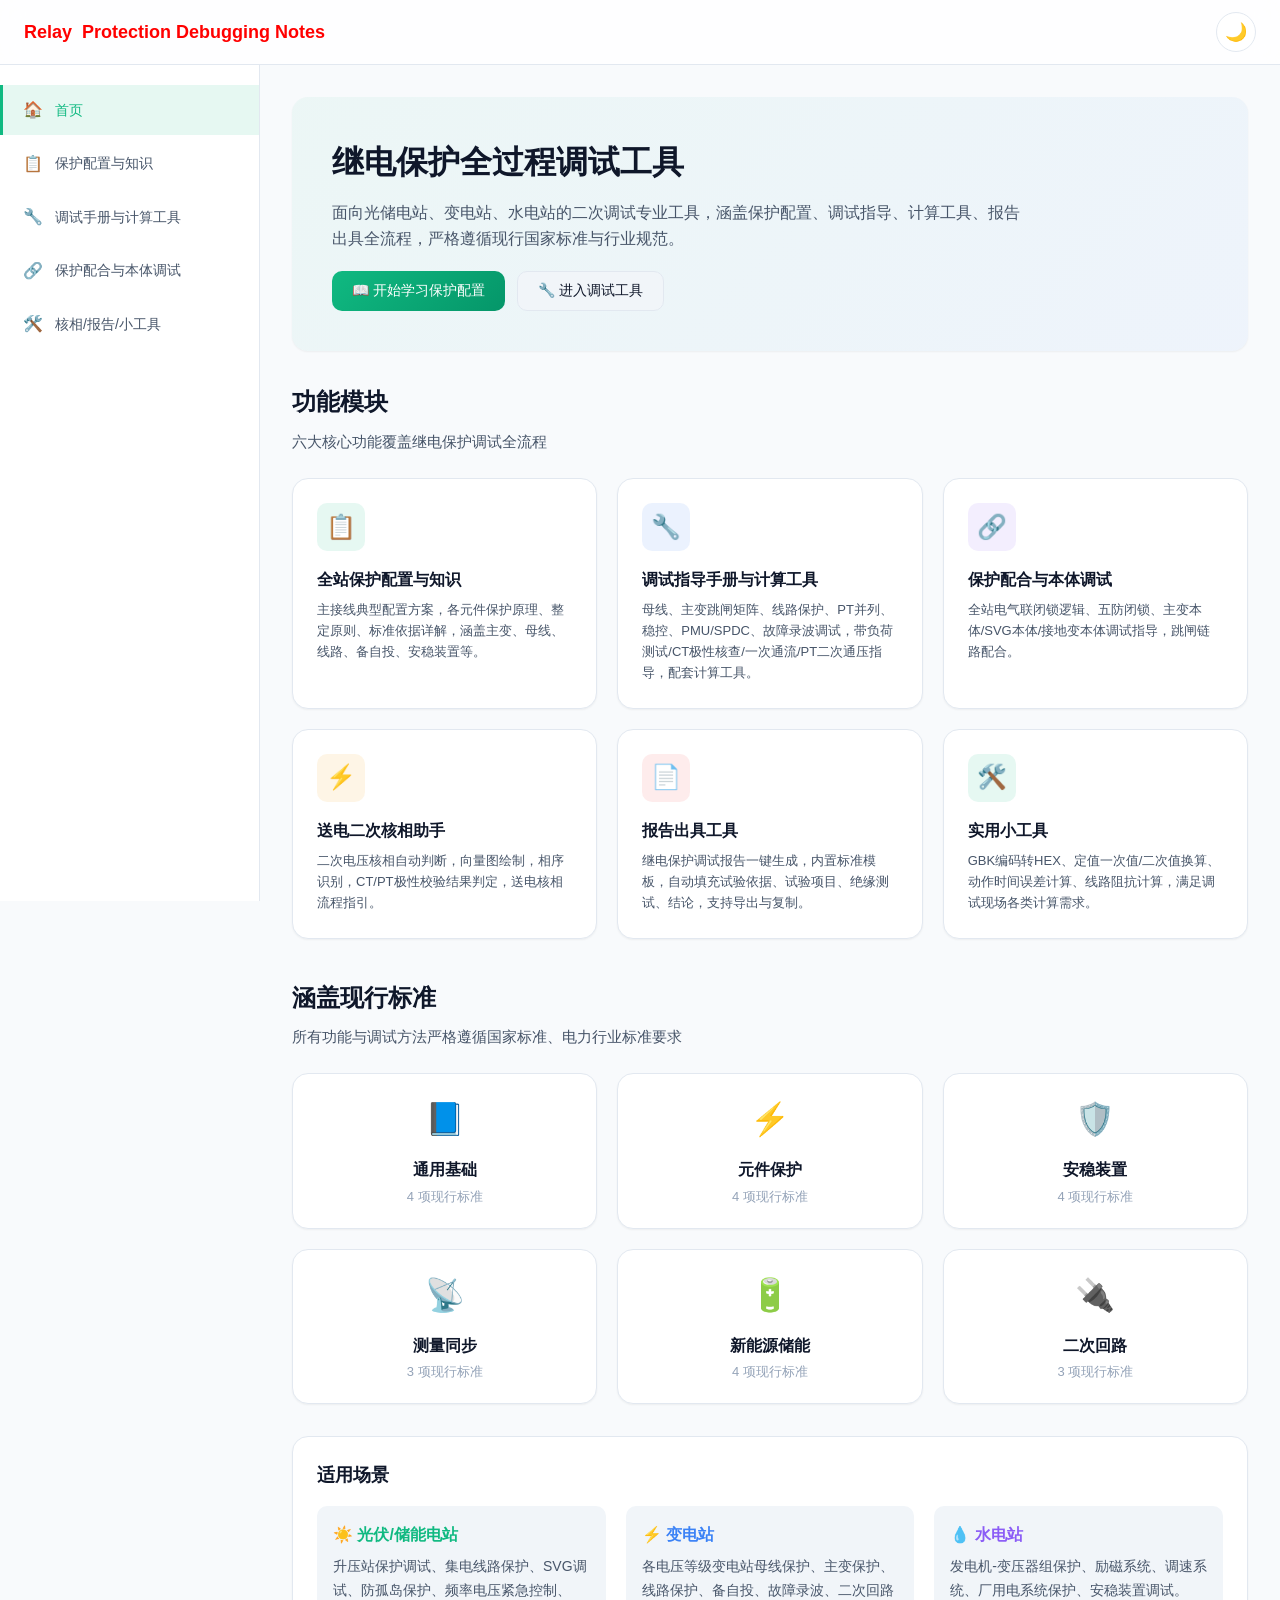
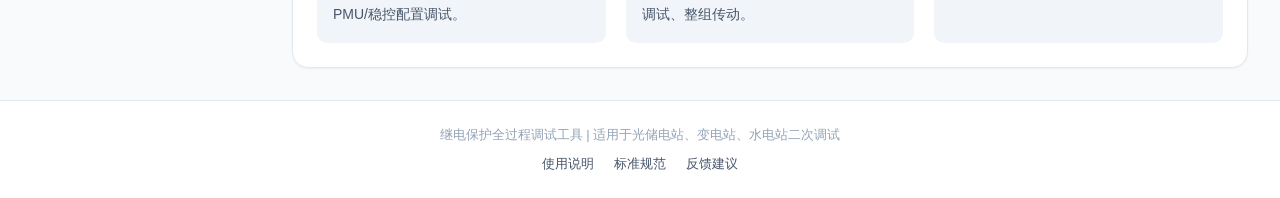
==== commit f1692628: "Update index.html" ====
--- a/index.html
+++ b/index.html
@@ -25,7 +25,7 @@
       </a>
       <div class="header-actions">
         <button class="mobile-menu-btn" id="mobileMenuBtn">☰</button>
-        <button class="theme-toggle" id="themeToggle">🌙</button>
+        <button class="theme-toggle" id="themeToggle">Bright</button>
       </div>
     </div>
   </header>
--- a/css/layout.css
+++ b/css/layout.css
@@ -28,19 +28,24 @@
   gap: 10px;
   font-size: 18px;
   font-weight: 700;
-  color: var(--text-primary);
+  color: red;
   text-decoration: none;
 }
 
 .logo-icon {
   width: 48px;
   height: 36px;
+  /*
   background: linear-gradient(135deg, var(--accent-primary), var(--accent-secondary));
+  */
   border-radius: var(--radius-md);
   display: flex;
   align-items: center;
   justify-content: center;
+  /*
   color: white;
+  */
+  color: red;
   font-weight: bold;
 }
 
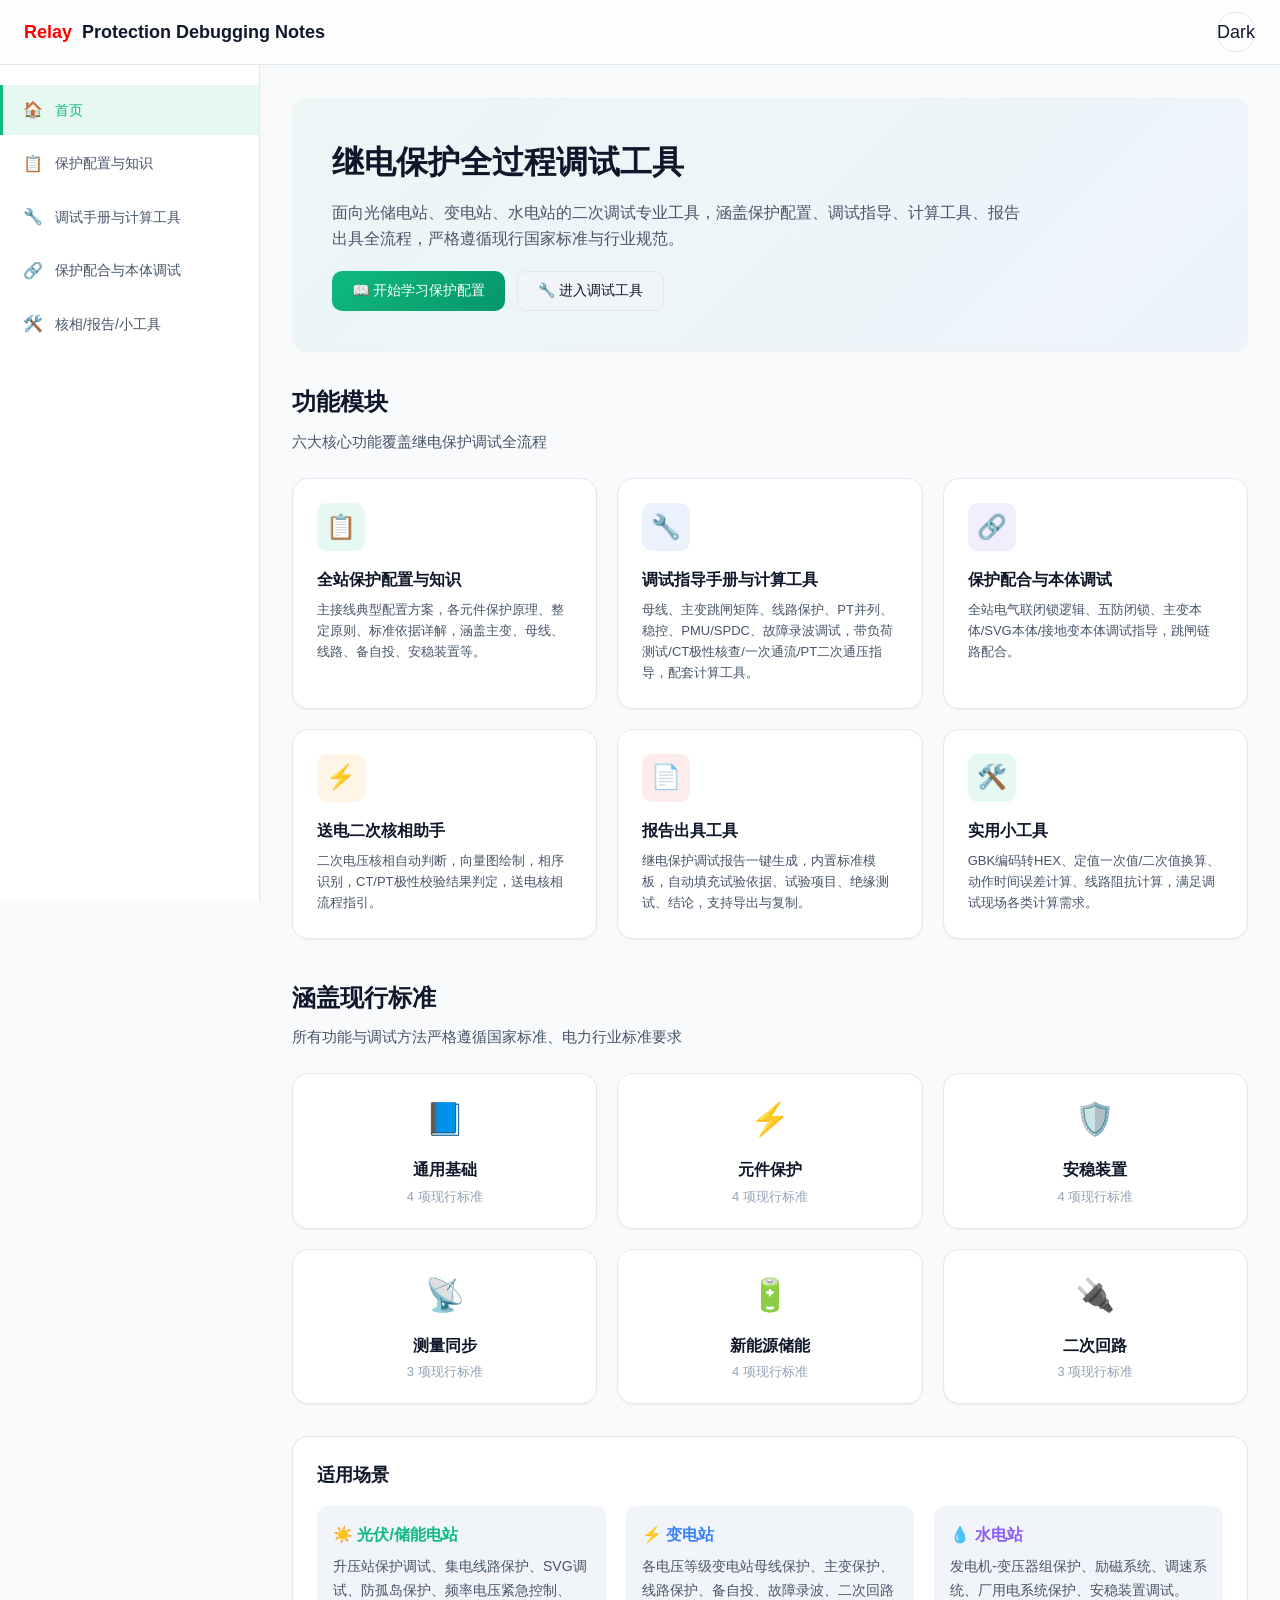
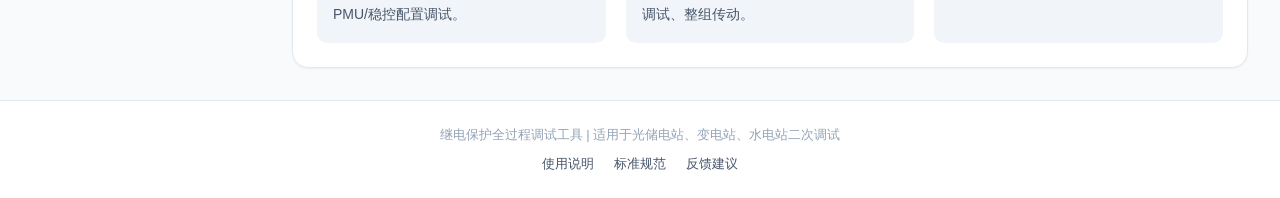
==== commit 98d3648f: "Update index.html" ====
--- a/index.html
+++ b/index.html
@@ -25,7 +25,7 @@
       </a>
       <div class="header-actions">
         <button class="mobile-menu-btn" id="mobileMenuBtn">☰</button>
-        <button class="theme-toggle" id="themeToggle">Bright</button>
+        <button class="theme-toggle" id="themeToggle">Theme</button>
       </div>
     </div>
   </header>
--- a/css/layout.css
+++ b/css/layout.css
@@ -28,7 +28,7 @@
   gap: 10px;
   font-size: 18px;
   font-weight: 700;
-  color: red;
+  color: var(--text-primary);
   text-decoration: none;
 }
 
